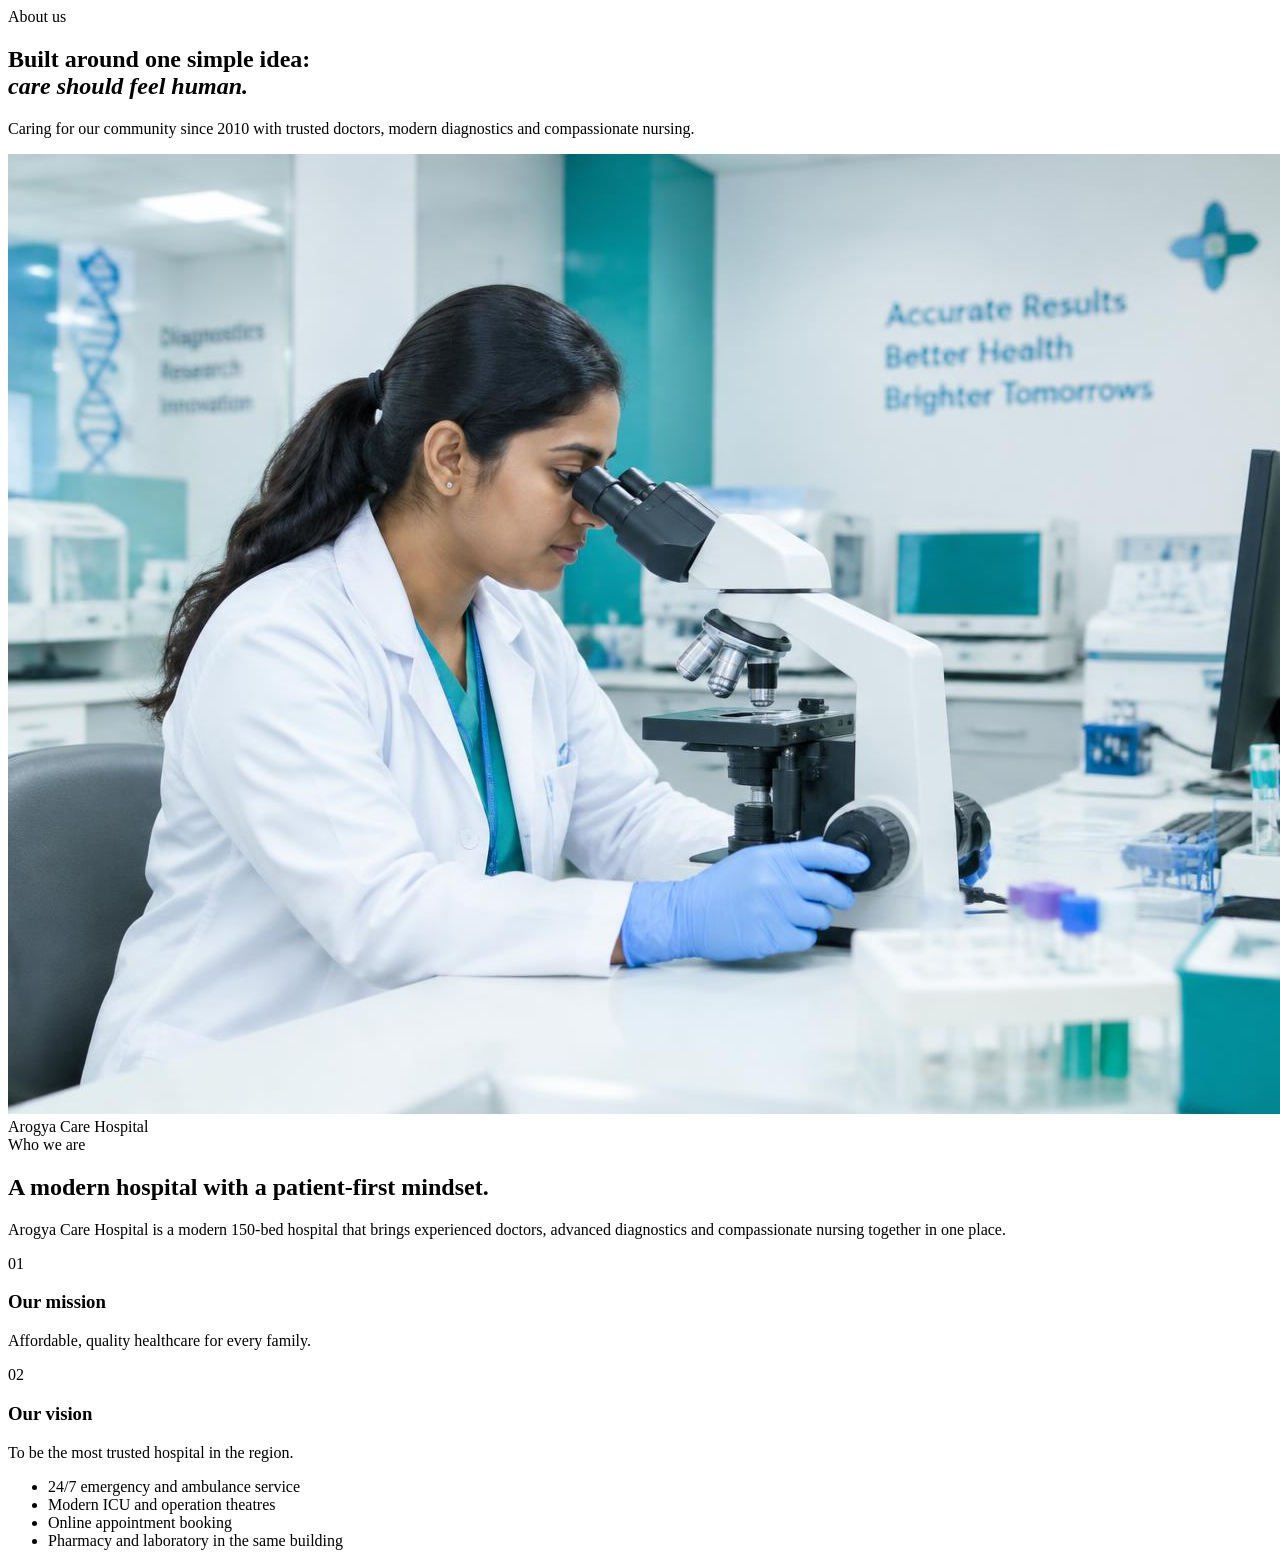
==== about.html @ 4029e212 "Add files via upload" ====
<!DOCTYPE html>
<html lang="en">

<head>
  <meta charset="UTF-8">
  <meta name="viewport" content="width=device-width, initial-scale=1.0">
  <meta name="description" content="Learn about Arogya Care Hospital, our mission, vision and patient-first approach.">
  <title>About | Arogya Care Hospital</title>
  <link rel="preconnect" href="https://fonts.googleapis.com">
  <link rel="preconnect" href="https://fonts.gstatic.com" crossorigin>
  <link
    href="https://fonts.googleapis.com/css2?family=DM+Sans:wght@400;500;600;700&family=Manrope:wght@500;600;700;800&display=swap"
    rel="stylesheet">
  <link rel="stylesheet" href="css/style.css">
</head>

<body>
  <div id="nav"></div>
  <main>
    <section class="page-head">
      <div class="container">
        <div class="eyebrow"><span></span> About us</div>
        <h1>Built around one simple idea:<br><em>care should feel human.</em></h1>
        <p>Caring for our community since 2010 with trusted doctors, modern diagnostics and compassionate nursing.</p>
      </div>
    </section>
    <section class="section">
      <div class="container two-col about-layout">
        <div class="image-card"><img src="hero2.png" alt="Arogya Care Hospital building"
            onerror="this.style.display='none'">
          <div class="image-fallback">Arogya Care Hospital</div>
        </div>
        <div>
          <div class="eyebrow"><span></span> Who we are</div>
          <h2>A modern hospital with a patient-first mindset.</h2>
          <p>Arogya Care Hospital is a modern 150-bed hospital that brings experienced doctors, advanced diagnostics and
            compassionate nursing together in one place.</p>
          <div class="mission-grid">
            <article><span>01</span>
              <h3>Our mission</h3>
              <p>Affordable, quality healthcare for every family.</p>
            </article>
            <article><span>02</span>
              <h3>Our vision</h3>
              <p>To be the most trusted hospital in the region.</p>
            </article>
          </div>
          <ul class="ticks">
            <li>24/7 emergency and ambulance service</li>
            <li>Modern ICU and operation theatres</li>
            <li>Online appointment booking</li>
            <li>Pharmacy and laboratory in the same building</li>
          </ul>
        </div>
      </div>
    </section>
  </main>
  <div id="footer"></div>
  <script src="js/script.js"></script>
</body>

</html>
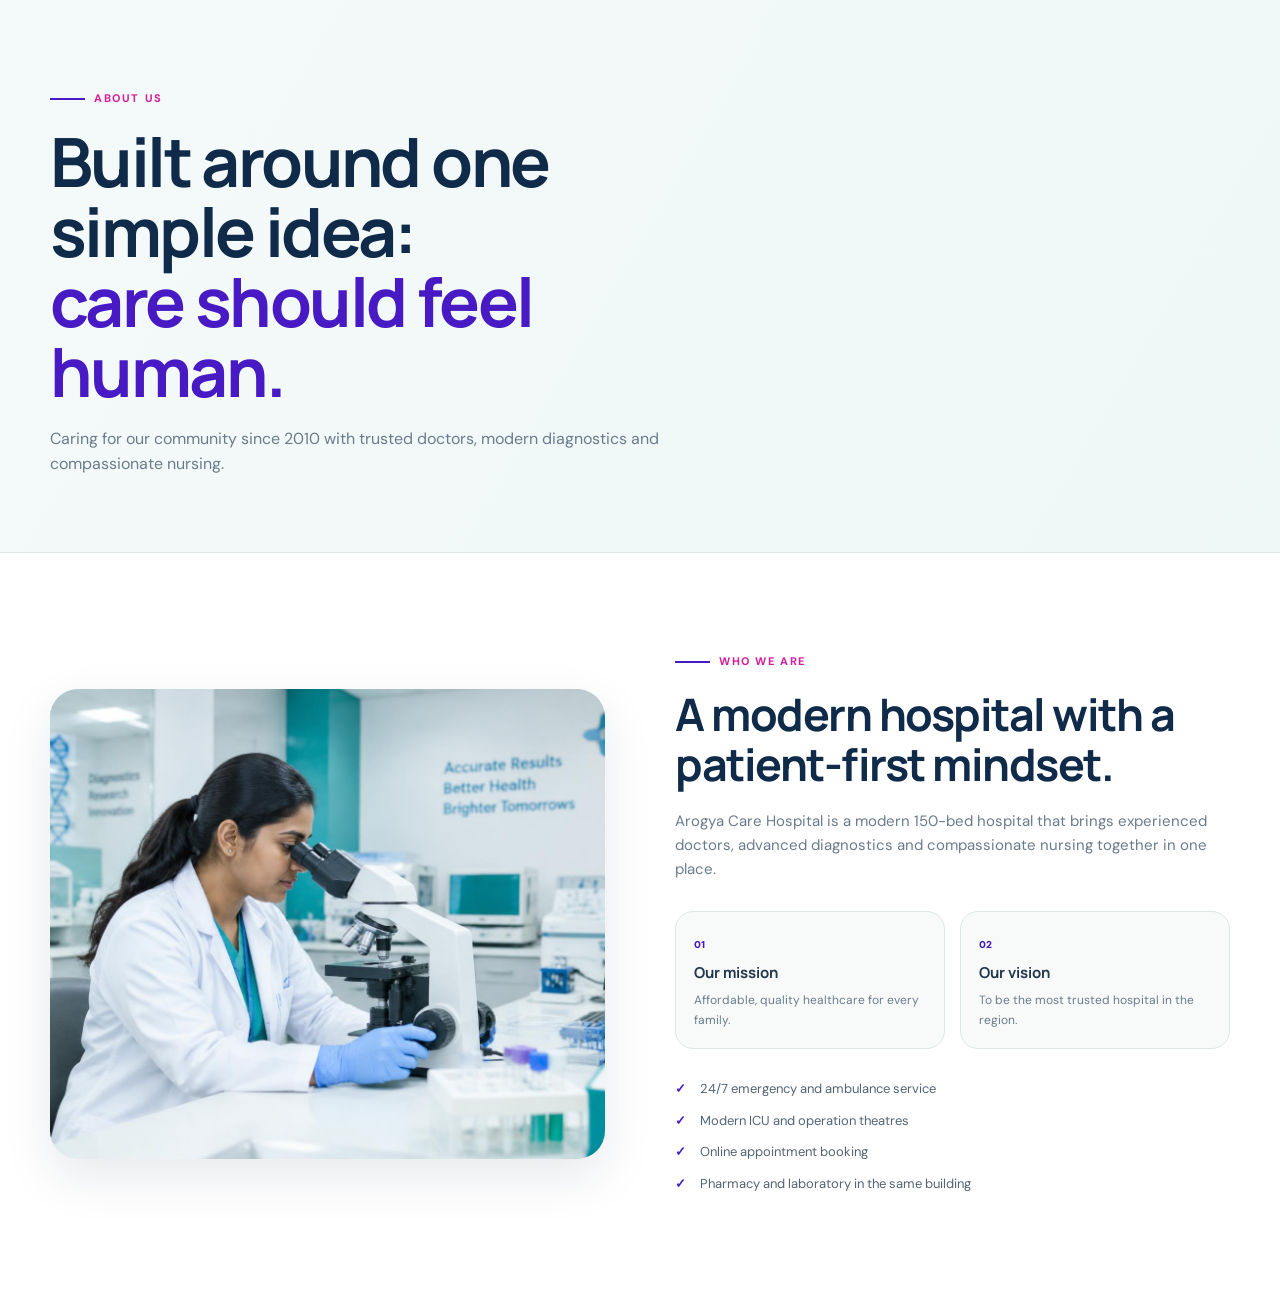
==== commit 4712bd11: "Update about.html" ====
--- a/about.html
+++ b/about.html
@@ -11,7 +11,7 @@
   <link
     href="https://fonts.googleapis.com/css2?family=DM+Sans:wght@400;500;600;700&family=Manrope:wght@500;600;700;800&display=swap"
     rel="stylesheet">
-  <link rel="stylesheet" href="css/style.css">
+  <link rel="stylesheet" href="style.css">
 </head>
 
 <body>
@@ -59,4 +59,4 @@
   <script src="js/script.js"></script>
 </body>
 
-</html>+</html>
--- a/style.css
+++ b/style.css
@@ -0,0 +1,1425 @@
+:root {
+  --navy: #102b49;
+  --navy-2: #173c5f;
+  --teal: #471ac4;
+  --teal-dark: #d32298;
+  --mint: #e8f7f4;
+  --cream: #f7faf9;
+  --text: #23364a;
+  --muted: #6b7b8c;
+  --line: #dce7e7;
+  --white: #fff;
+  --shadow: 0 18px 50px rgba(16, 43, 73, .10);
+  --radius: 24px;
+  --max: 1180px;
+}
+
+* {
+  box-sizing: border-box;
+  margin: 0;
+  padding: 0
+}
+
+html {
+  scroll-behavior: smooth
+}
+
+body {
+  font-family: "DM Sans", sans-serif;
+  color: var(--text);
+  background: var(--white);
+  line-height: 1.6;
+  overflow-x: hidden
+}
+
+body.menu-open {
+  overflow: hidden
+}
+
+a {
+  color: inherit;
+  text-decoration: none
+}
+
+img {
+  max-width: 100%;
+  display: block
+}
+
+button,
+input,
+select,
+textarea {
+  font: inherit
+}
+
+button {
+  cursor: pointer
+}
+
+.container {
+  width: min(calc(100% - 40px), var(--max));
+  margin: auto
+}
+
+#nav {
+  position: relative;
+  z-index: 20
+}
+
+.navbar {
+  height: 82px;
+  display: flex;
+  align-items: center;
+  justify-content: space-between;
+  gap: 30px;
+  background: rgba(255, 255, 255, .94);
+  backdrop-filter: blur(14px);
+  border-bottom: 1px solid rgba(220, 231, 231, .75);
+  padding: 0 max(20px, calc((100vw - var(--max))/2))
+}
+
+.logo {
+  display: flex;
+  align-items: center;
+  gap: 11px;
+  font-family: "Manrope";
+  font-weight: 800;
+  color: var(--navy);
+  font-size: 20px;
+  white-space: nowrap
+}
+
+.logo-image {
+    width: 80px;
+    height: 60px;
+    object-fit: contain;
+    display: block;
+    flex-shrink: 0;
+}
+
+.logo {
+    display: flex;
+    align-items: center;
+    gap: 11px;
+    font-family: "Manrope";
+    font-weight: 800;
+    color: var(--navy);
+    font-size: 20px;
+    white-space: nowrap;
+}
+
+@media (max-width: 760px) {
+    .logo-image {
+        width: 40px;
+        height: 40px;
+    }
+}
+
+.logo small {
+  display: block;
+  color: var(--muted);
+  font-size: 10px;
+  letter-spacing: 1.2px;
+  font-weight: 600;
+  margin-top: -3px
+}
+
+.nav-links {
+  display: flex;
+  align-items: center;
+  gap: 28px
+}
+
+.nav-links a {
+  font-size: 14px;
+  font-weight: 600;
+  color: #516274;
+  position: relative;
+  padding: 28px 0
+}
+
+.nav-links a:after {
+  content: "";
+  position: absolute;
+  left: 0;
+  right: 0;
+  bottom: 18px;
+  height: 2px;
+  background: var(--teal);
+  transform: scaleX(0);
+  transition: .25s;
+  transform-origin: center
+}
+
+.nav-links a:hover,
+.nav-links a.active {
+  color: var(--navy)
+}
+
+.nav-links a:hover:after,
+.nav-links a.active:after {
+  transform: scaleX(1)
+}
+
+.nav-cta {
+  padding: 12px 18px !important;
+  border-radius: 999px;
+  background: var(--teal);
+  color: white !important
+}
+
+.nav-cta:after {
+  display: none
+}
+
+.menu-toggle {
+  display: none;
+  border: 0;
+  background: transparent;
+  font-size: 28px;
+  color: var(--navy)
+}
+
+.hero {
+  position: relative;
+  background: linear-gradient(110deg, #f7fcfb 0%, #eef9f7 47%, #e9f5f5 100%);
+  min-height: 690px;
+  display: flex;
+  align-items: center;
+  overflow: hidden
+}
+
+.hero:before {
+  content: "";
+  position: absolute;
+  inset: 0;
+  background: radial-gradient(circle at 70% 40%, rgba(25, 169, 155, .10), transparent 34%), radial-gradient(circle at 15% 90%, rgba(16, 43, 73, .06), transparent 28%)
+}
+
+.hero-inner {
+  display: grid;
+  grid-template-columns: 48% 52%;
+  align-items: center;
+  gap: 10px;
+  position: relative;
+  z-index: 1;
+  padding: 65px 0 75px
+}
+
+.eyebrow {
+  display: flex;
+  align-items: center;
+  gap: 9px;
+  text-transform: uppercase;
+  letter-spacing: 1.6px;
+  font-size: 11px;
+  font-weight: 800;
+  color: var(--teal-dark);
+  margin-bottom: 18px
+  
+}
+
+.eyebrow span {
+  width: 35px;
+  height: 2px;
+  background: var(--teal);
+  display: inline-block
+}
+
+.hero h1,
+.page-head h1 {
+  font-family: "Manrope";
+  font-size: clamp(42px, 5vw, 70px);
+  line-height: 1.03;
+  letter-spacing: -2.6px;
+  color: var(--navy);
+  max-width: 700px
+}
+
+.hero h1 em,
+.page-head h1 em {
+  font-style: normal;
+  color: var(--teal)
+}
+
+.hero-lead {
+  font-size: 17px;
+  color: var(--muted);
+  max-width: 580px;
+  margin: 25px 0 30px
+}
+
+.hero-actions {
+  display: flex;
+  align-items: center;
+  gap: 28px;
+  flex-wrap: wrap
+}
+
+.btn {
+  display: inline-flex;
+  align-items: center;
+  justify-content: center;
+  gap: 12px;
+  border: 0;
+  border-radius: 999px;
+  padding: 14px 22px;
+  font-weight: 700;
+  font-size: 14px;
+  transition: transform .25s, box-shadow .25s, background .25s
+}
+
+.btn span {
+  font-size: 19px;
+  line-height: 0
+}
+
+.btn-primary {
+  background: var(--teal);
+  color: white;
+  box-shadow: 0 12px 26px rgba(25, 169, 155, .25)
+}
+
+.btn-primary:hover {
+  transform: translateY(-3px);
+  box-shadow: 0 17px 32px rgba(25, 169, 155, .32);
+  background: #129c90
+}
+
+.btn-white {
+  background: white;
+  color: var(--navy);
+  box-shadow: 0 12px 25px rgba(0, 0, 0, .12)
+}
+
+.text-link {
+  font-size: 14px;
+  font-weight: 800;
+  color: var(--navy);
+  border-bottom: 2px solid rgba(25, 169, 155, .45);
+  padding-bottom: 5px;
+  transition: .25s
+}
+
+.text-link:hover {
+  color: var(--teal-dark);
+  border-color: var(--teal)
+}
+
+.hero-trust {
+  display: flex;
+  gap: 30px;
+  margin-top: 42px
+}
+
+.hero-trust div {
+  display: flex;
+  flex-direction: column;
+  border-left: 2px solid rgba(25, 169, 155, .25);
+  padding-left: 12px
+}
+
+.hero-trust strong {
+  font-family: "Manrope";
+  font-size: 19px;
+  color: var(--navy)
+}
+
+.hero-trust span {
+  font-size: 11px;
+  color: var(--muted)
+}
+
+.hero-visual {
+  position: relative;
+  min-height: 570px;
+  display: flex;
+  align-items: center;
+  justify-content: center
+}
+
+.hero-image-frame {
+  width: min(100%, 620px);
+  height: 540px;
+  border-radius: 34px;
+  overflow: hidden;
+  box-shadow: var(--shadow);
+  border: 8px solid rgba(255, 255, 255, .8);
+  transform: rotate(1deg);
+  background: #dfeeed
+}
+
+.hero-image-frame img {
+  width: 100%;
+  height: 100%;
+  object-fit: cover;
+  object-position: center
+}
+
+.floating-card {
+  position: absolute;
+  background: rgba(255, 255, 255, .96);
+  backdrop-filter: blur(12px);
+  box-shadow: 0 18px 45px rgba(16, 43, 73, .15);
+  border: 1px solid rgba(255, 255, 255, .9);
+  border-radius: 17px;
+  padding: 13px 15px;
+  display: flex;
+  align-items: center;
+  gap: 10px;
+  animation: float 5s ease-in-out infinite
+}
+
+.floating-card strong,
+.floating-card span {
+  display: block
+}
+
+.floating-card strong {
+  font-size: 12px;
+  color: var(--navy)
+}
+
+.floating-card span {
+  font-size: 10px;
+  color: var(--muted)
+}
+
+.icon-circle {
+  width: 34px;
+  height: 34px;
+  border-radius: 11px;
+  background: var(--mint);
+  color: var(--teal-dark);
+  display: grid;
+  place-items: center;
+  font-weight: 900
+}
+
+.doctor-card {
+  left: 0;
+  bottom: 85px
+}
+
+.emergency-card {
+  right: 4px;
+  top: 82px
+}
+
+.status-dot {
+  width: 9px;
+  height: 9px;
+  border-radius: 50%;
+  background: #32b86d;
+  box-shadow: 0 0 0 5px #e2f7ea
+}
+
+.stats {
+  background: white;
+  border-bottom: 1px solid var(--line);
+  box-shadow: 0 8px 30px rgba(16, 43, 73, .04)
+}
+
+.stats-grid {
+  display: grid;
+  grid-template-columns: repeat(4, 1fr)
+}
+
+.stat-item {
+  padding: 27px 20px;
+  display: flex;
+  align-items: center;
+  justify-content: center;
+  gap: 13px;
+  border-right: 1px solid var(--line)
+}
+
+.stat-item:last-child {
+  border: 0
+}
+
+.stat-icon {
+  width: 42px;
+  height: 42px;
+  border-radius: 13px;
+  background: var(--mint);
+  color: var(--teal-dark);
+  display: grid;
+  place-items: center;
+  font-weight: 800
+}
+
+.stat-item strong,
+.stat-item small {
+  display: block
+}
+
+.stat-item strong {
+  font-family: "Manrope";
+  font-size: 21px;
+  color: var(--navy)
+}
+
+.stat-item small {
+  font-size: 11px;
+  color: var(--muted)
+}
+
+.section {
+  padding: 100px 0
+}
+
+.section-soft {
+  background: var(--cream)
+}
+
+.section-heading {
+  display: flex;
+  align-items: end;
+  justify-content: space-between;
+  gap: 30px;
+  margin-bottom: 38px
+}
+
+.section-heading h2,
+.about-layout h2,
+.contact-layout h2 {
+  font-family: "Manrope";
+  font-size: clamp(30px, 3.5vw, 46px);
+  line-height: 1.12;
+  letter-spacing: -1.5px;
+  color: var(--navy);
+  max-width: 650px
+}
+
+.grid {
+  display: grid;
+  gap: 20px
+}
+
+.grid-3 {
+  grid-template-columns: repeat(3, 1fr)
+}
+
+.grid-4 {
+  grid-template-columns: repeat(4, 1fr)
+}
+
+.card {
+  background: white;
+  border: 1px solid var(--line);
+  border-radius: var(--radius);
+  padding: 26px;
+  transition: .3s;
+  position: relative;
+  overflow: hidden
+}
+
+.card:before {
+  content: "";
+  position: absolute;
+  inset: auto -30px -60px auto;
+  width: 130px;
+  height: 130px;
+  border-radius: 50%;
+  background: var(--mint);
+  transition: .3s
+}
+
+.card:hover {
+  transform: translateY(-7px);
+  box-shadow: var(--shadow);
+  border-color: rgba(25, 169, 155, .28)
+}
+
+.card:hover:before {
+  transform: scale(1.3)
+}
+
+.dept-icon {
+  width: 50px;
+  height: 50px;
+  border-radius: 16px;
+  background: var(--mint);
+  display: grid;
+  place-items: center;
+  color: var(--teal-dark);
+  font-size: 21px;
+  margin-bottom: 28px;
+  position: relative;
+  z-index: 1
+}
+
+.card h3 {
+  font-family: "Manrope";
+  font-size: 18px;
+  color: var(--navy);
+  margin-bottom: 8px;
+  position: relative;
+  z-index: 1
+}
+
+.card p {
+  font-size: 13px;
+  color: var(--muted);
+  position: relative;
+  z-index: 1
+}
+
+.card-link {
+  display: inline-flex;
+  margin-top: 18px;
+  color: var(--teal-dark);
+  font-size: 12px;
+  font-weight: 800;
+  position: relative;
+  z-index: 1
+}
+
+.doctor-card-item {
+  padding: 0;
+  overflow: hidden
+}
+
+.doctor-photo {
+  height: 260px;
+  background: linear-gradient(145deg, #e7f5f3, #d5e9e7);
+  display: grid;
+  place-items: center;
+  color: var(--teal-dark);
+  font-size: 50px
+}
+
+.doctor-photo img {
+  width: 100%;
+  height: 100%;
+  object-fit: cover
+}
+
+.doctor-info {
+  padding: 20px
+}
+
+.doctor-info small {
+  color: var(--teal-dark);
+  font-size: 11px;
+  font-weight: 800;
+  text-transform: uppercase;
+  letter-spacing: 1px
+}
+
+.doctor-info h3 {
+  margin: 5px 0;
+  font-size: 17px
+}
+
+.doctor-info p {
+  font-size: 12px;
+  color: var(--muted)
+}
+
+
+.doctor-photo {
+    height: 260px;
+    background: #e7f5f3;
+    overflow: hidden;
+}
+
+.doctor-photo img {
+    width: 100%;
+    height: 100%;
+    object-fit: cover;
+    object-position: center top;
+    display: block;
+    transition: transform 0.4s ease;
+}
+
+.doctor-card-item:hover .doctor-photo img {
+    transform: scale(1.04);
+}
+
+.cta {
+  background: linear-gradient(115deg, var(--navy), #15506b);
+  color: white;
+  padding: 75px 0;
+  position: relative;
+  overflow: hidden
+}
+
+.cta:after {
+  content: "";
+  position: absolute;
+  width: 380px;
+  height: 380px;
+  border: 70px solid rgba(255, 255, 255, .05);
+  border-radius: 50%;
+  right: -110px;
+  top: -170px
+}
+
+.cta-inner {
+  display: flex;
+  align-items: center;
+  justify-content: space-between;
+  gap: 30px;
+  position: relative;
+  z-index: 1
+}
+
+.cta h2 {
+  font-family: "Manrope";
+  font-size: clamp(30px, 4vw, 48px);
+  line-height: 1.1;
+  letter-spacing: -1.5px
+}
+
+.cta p {
+  color: rgba(255, 255, 255, .7);
+  margin-top: 10px
+}
+
+.eyebrow-light {
+  color: #a8eee5
+}
+
+.eyebrow-light span {
+  background: #a8eee5
+}
+
+.page-head {
+  padding: 90px 0 75px;
+  background: linear-gradient(120deg, #f4faf9, #eef8f7);
+  border-bottom: 1px solid var(--line)
+}
+
+.page-head h1 {
+  font-size: clamp(42px, 6vw, 68px)
+}
+
+.page-head p {
+  max-width: 650px;
+  color: var(--muted);
+  margin-top: 20px;
+  font-size: 16px
+}
+
+.two-col {
+  display: grid;
+  grid-template-columns: 1fr 1fr;
+  gap: 70px;
+  align-items: center
+}
+
+.about-layout h2,
+.contact-layout h2 {
+  margin-bottom: 20px
+}
+
+.about-layout>div>p,
+.contact-layout>div>p {
+  color: var(--muted);
+  font-size: 15px
+}
+
+.image-card {
+  min-height: 470px;
+  border-radius: 28px;
+  overflow: hidden;
+  background: linear-gradient(145deg, #dcefed, #eff9f7);
+  position: relative;
+  box-shadow: var(--shadow)
+}
+
+.image-card img {
+  width: 100%;
+  height: 100%;
+  min-height: 470px;
+  object-fit: cover
+}
+
+.image-fallback {
+  position: absolute;
+  inset: 0;
+  display: grid;
+  place-items: center;
+  font-family: "Manrope";
+  font-size: 26px;
+  color: var(--navy);
+  padding: 30px;
+  text-align: center;
+  z-index: -1
+}
+
+.mission-grid {
+  display: grid;
+  grid-template-columns: 1fr 1fr;
+  gap: 15px;
+  margin: 30px 0
+}
+
+.mission-grid article {
+  padding: 18px;
+  border: 1px solid var(--line);
+  border-radius: 18px;
+  background: var(--cream)
+}
+
+.mission-grid span {
+  font-size: 10px;
+  font-weight: 900;
+  color: var(--teal)
+}
+
+.mission-grid h3 {
+  font-family: "Manrope";
+  font-size: 15px;
+  margin: 6px 0
+}
+
+.mission-grid p {
+  font-size: 12px;
+  color: var(--muted)
+}
+
+.ticks {
+  list-style: none;
+  margin-top: 24px;
+  display: grid;
+  gap: 11px
+}
+
+.ticks li {
+  font-size: 13px;
+  color: #526474;
+  padding-left: 25px;
+  position: relative
+}
+
+.ticks li:before {
+  content: "✓";
+  position: absolute;
+  left: 0;
+  color: var(--teal);
+  font-weight: 900
+}
+
+.filters {
+  display: flex;
+  gap: 14px;
+  margin-bottom: 30px
+}
+
+.search-box {
+  display: flex;
+  align-items: center;
+  gap: 10px;
+  border: 1px solid var(--line);
+  border-radius: 15px;
+  padding: 0 15px;
+  flex: 1;
+  background: white
+}
+
+.search-box span {
+  font-size: 22px;
+  color: var(--muted)
+}
+
+.search-box input {
+  border: 0;
+  outline: 0;
+  width: 100%;
+  padding: 14px 0;
+  background: transparent
+}
+
+select {
+  appearance: none;
+  background: white url("data:image/svg+xml,%3Csvg xmlns='http://www.w3.org/2000/svg' width='12' height='12'%3E%3Cpath d='M2 4l4 4 4-4' fill='none' stroke='%236b7b8c' stroke-width='1.5'/%3E%3C/svg%3E") no-repeat right 15px center;
+  border: 1px solid var(--line);
+  border-radius: 15px;
+  padding: 0 40px 0 15px;
+  min-height: 49px;
+  color: var(--text);
+  outline: 0
+}
+
+.filters select {
+  min-width: 230px
+}
+
+.empty-state {
+  padding: 35px;
+  border: 1px dashed var(--line);
+  border-radius: 18px;
+  text-align: center;
+  color: var(--muted);
+  margin-top: 20px
+}
+
+.appointment-layout {
+  display: grid;
+  grid-template-columns: 1.35fr .65fr;
+  gap: 25px;
+  align-items: start
+}
+
+.form-card,
+.side-card {
+  background: white;
+  border: 1px solid var(--line);
+  border-radius: 28px;
+  padding: 32px;
+  box-shadow: 0 12px 38px rgba(16, 43, 73, .06)
+}
+
+.form-heading {
+  display: flex;
+  gap: 15px;
+  align-items: flex-start;
+  margin-bottom: 28px
+}
+
+.form-heading>span {
+  font-size: 11px;
+  font-weight: 900;
+  color: var(--teal);
+  background: var(--mint);
+  padding: 7px 9px;
+  border-radius: 9px
+}
+
+.form-heading h2 {
+  font-family: "Manrope";
+  font-size: 22px;
+  color: var(--navy)
+}
+
+.form-heading p {
+  font-size: 12px;
+  color: var(--muted)
+}
+
+.form {
+  display: grid;
+  gap: 17px
+}
+
+.form-grid {
+  display: grid;
+  grid-template-columns: 1fr 1fr;
+  gap: 17px
+}
+
+.form-card label {
+  font-size: 12px;
+  font-weight: 800;
+  color: var(--navy);
+  display: grid;
+  gap: 7px
+}
+
+.form-card label span {
+  font-weight: 500;
+  color: var(--muted)
+}
+
+.form-card input,
+.form-card select,
+.form-card textarea {
+  border: 1px solid var(--line);
+  border-radius: 13px;
+  padding: 13px 14px;
+  outline: 0;
+  color: var(--text);
+  background: #fbfdfd;
+  resize: vertical
+}
+
+.form-card input:focus,
+.form-card select:focus,
+.form-card textarea:focus {
+  border-color: var(--teal);
+  box-shadow: 0 0 0 4px rgba(25, 169, 155, .09)
+}
+
+.form-card select {
+  width: 100%
+}
+
+.full {
+  grid-column: 1/-1
+}
+
+.msg {
+  min-height: 20px;
+  font-size: 12px;
+  font-weight: 700
+}
+
+.msg.success {
+  color: #168354
+}
+
+.msg.error {
+  color: #c24a4a
+}
+
+.side-card {
+  background: var(--navy);
+  color: white
+}
+
+.side-icon {
+  width: 52px;
+  height: 52px;
+  border-radius: 17px;
+  background: rgba(25, 169, 155, .18);
+  color: #9cece3;
+  display: grid;
+  place-items: center;
+  font-size: 22px
+}
+
+.side-card h2 {
+  font-family: "Manrope";
+  font-size: 27px;
+  margin-top: 22px
+}
+
+.side-card>p {
+  font-size: 13px;
+  color: rgba(255, 255, 255, .65);
+  margin: 8px 0 24px
+}
+
+.hotline {
+  padding: 18px;
+  border: 1px solid rgba(255, 255, 255, .13);
+  background: rgba(255, 255, 255, .06);
+  border-radius: 17px
+}
+
+.hotline>* {
+  display: block
+}
+
+.hotline small {
+  font-size: 10px;
+  text-transform: uppercase;
+  letter-spacing: 1px;
+  color: #9cece3
+}
+
+.hotline strong {
+  font-size: 19px;
+  margin: 4px 0
+}
+
+.hotline span {
+  font-size: 11px;
+  color: rgba(255, 255, 255, .55)
+}
+
+.appointment-list {
+  margin-top: 30px
+}
+
+.list-head {
+  display: flex;
+  align-items: center;
+  justify-content: space-between;
+  margin-bottom: 12px
+}
+
+.list-head h3 {
+  font-size: 14px
+}
+
+.mini-link {
+  border: 0;
+  background: transparent;
+  color: #9cece3;
+  font-size: 11px
+}
+
+.appt-item {
+  padding: 12px 0;
+  border-bottom: 1px solid rgba(255, 255, 255, .1)
+}
+
+.appt-item strong {
+  display: block;
+  font-size: 12px
+}
+
+.appt-item span {
+  font-size: 10px;
+  color: rgba(255, 255, 255, .58)
+}
+
+.side-card .empty-state {
+  border-color: rgba(255, 255, 255, .15);
+  font-size: 11px;
+  color: rgba(255, 255, 255, .55)
+}
+
+.contact-layout {
+  display: grid;
+  grid-template-columns: 1fr .9fr;
+  gap: 70px;
+  align-items: start
+}
+
+.contact-list {
+  list-style: none;
+  display: grid;
+  gap: 20px;
+  margin: 28px 0
+}
+
+.contact-list li {
+  display: flex;
+  gap: 15px
+}
+
+.contact-list li>span {
+  width: 43px;
+  height: 43px;
+  flex: none;
+  border-radius: 13px;
+  background: var(--mint);
+  color: var(--teal-dark);
+  display: grid;
+  place-items: center
+}
+
+.contact-list strong {
+  font-size: 13px;
+  color: var(--navy)
+}
+
+.contact-list p {
+  font-size: 12px;
+  color: var(--muted)
+}
+
+.map {
+  min-height: 180px;
+  border-radius: 20px;
+  background: linear-gradient(135deg, #e8f4f2, #f5faf9);
+  display: grid;
+  place-content: center;
+  text-align: center;
+  color: var(--teal-dark);
+  font-weight: 800;
+  border: 1px solid var(--line);
+  padding: 20px
+}
+
+.map small {
+  font-weight: 500;
+  color: var(--muted);
+  margin-top: 4px
+}
+
+footer {
+  background: #f4f8f7;
+  border-top: 1px solid var(--line);
+  padding: 55px 0 25px
+}
+
+.footer-grid {
+  display: grid;
+  grid-template-columns: 1.5fr 1fr 1fr 1fr;
+  gap: 35px
+}
+
+.footer-brand p {
+  font-size: 12px;
+  color: var(--muted);
+  max-width: 290px;
+  margin-top: 14px
+}
+
+.footer-col h4 {
+  font-size: 12px;
+  text-transform: uppercase;
+  letter-spacing: 1px;
+  color: var(--navy);
+  margin-bottom: 14px
+}
+
+.footer-col a {
+  display: block;
+  font-size: 12px;
+  color: var(--muted);
+  margin: 9px 0
+}
+
+.footer-col a:hover {
+  color: var(--teal-dark)
+}
+
+.footer-bottom {
+  border-top: 1px solid var(--line);
+  margin-top: 35px;
+  padding-top: 20px;
+  color: #82909d;
+  font-size: 11px;
+  display: flex;
+  justify-content: space-between;
+  gap: 15px
+}
+
+.reveal {
+  opacity: 0;
+  transform: translateY(18px);
+  animation: reveal .7s ease forwards
+}
+
+.reveal-delay {
+  animation-delay: .12s
+}
+
+@keyframes reveal {
+  to {
+    opacity: 1;
+    transform: none
+  }
+}
+
+@keyframes float {
+  50% {
+    transform: translateY(-8px)
+  }
+}
+
+@media(max-width:1000px) {
+  .nav-links {
+    gap: 18px
+  }
+
+  .hero-inner {
+    grid-template-columns: 1fr 1fr
+  }
+
+  .hero h1 {
+    font-size: 48px
+  }
+
+  .hero-visual {
+    min-height: 490px
+  }
+
+  .hero-image-frame {
+    height: 450px
+  }
+
+  .doctor-card {
+    left: -8px
+  }
+
+  .grid-4 {
+    grid-template-columns: repeat(2, 1fr)
+  }
+
+  .footer-grid {
+    grid-template-columns: 1.5fr 1fr 1fr
+  }
+}
+
+@media(max-width:760px) {
+  .container {
+    width: min(calc(100% - 28px), var(--max))
+  }
+
+  .navbar {
+    height: 70px;
+    padding: 0 14px
+  }
+
+  .menu-toggle {
+    display: block
+  }
+
+  .nav-links {
+    position: fixed;
+    inset: 70px 0 auto 0;
+    background: white;
+    display: flex;
+    flex-direction: column;
+    align-items: stretch;
+    gap: 0;
+    padding: 12px 22px 25px;
+    border-bottom: 1px solid var(--line);
+    box-shadow: 0 18px 35px rgba(16, 43, 73, .12);
+    transform: translateY(-130%);
+    transition: .3s
+  }
+
+  .nav-links.open {
+    transform: none
+  }
+
+  .nav-links a {
+    padding: 15px 0
+  }
+
+  .nav-links a:after {
+    bottom: 7px;
+    transform-origin: left
+  }
+
+  .nav-cta {
+    text-align: center;
+    margin-top: 5px
+  }
+
+  .hero {
+    min-height: auto
+  }
+
+  .hero-inner {
+    grid-template-columns: 1fr;
+    padding: 55px 0 45px
+  }
+
+  .hero h1 {
+    font-size: 44px;
+    letter-spacing: -1.8px
+  }
+
+  .hero-lead {
+    font-size: 15px
+  }
+
+  .hero-trust {
+    gap: 15px;
+    margin-top: 30px
+  }
+
+  .hero-visual {
+    min-height: 390px;
+    margin-top: 20px
+  }
+
+  .hero-image-frame {
+    height: 370px;
+    border-radius: 25px
+  }
+
+  .floating-card {
+    transform: scale(.92)
+  }
+
+  .doctor-card {
+    left: 0;
+    bottom: 38px
+  }
+
+  .emergency-card {
+    right: 0;
+    top: 18px
+  }
+
+  .stats-grid {
+    grid-template-columns: 1fr 1fr
+  }
+
+  .stat-item {
+    border-bottom: 1px solid var(--line)
+  }
+
+  .section {
+    padding: 70px 0
+  }
+
+  .section-heading {
+    align-items: start;
+    flex-direction: column
+  }
+
+  .grid-3,
+  .grid-4 {
+    grid-template-columns: 1fr
+  }
+
+  .page-head {
+    padding: 65px 0 55px
+  }
+
+  .page-head h1 {
+    font-size: 44px;
+    letter-spacing: -1.8px
+  }
+
+  .two-col,
+  .contact-layout,
+  .appointment-layout {
+    grid-template-columns: 1fr;
+    gap: 35px
+  }
+
+  .image-card,
+  .image-card img {
+    min-height: 360px
+  }
+
+  .mission-grid,
+  .form-grid {
+    grid-template-columns: 1fr
+  }
+
+  .full {
+    grid-column: auto
+  }
+
+  .form-card,
+  .side-card {
+    padding: 23px
+  }
+
+  .filters {
+    flex-direction: column
+  }
+
+  .filters select {
+    width: 100%;
+    min-width: 0
+  }
+
+  .footer-grid {
+    grid-template-columns: 1fr 1fr
+  }
+
+  .footer-brand {
+    grid-column: 1/-1
+  }
+
+  .footer-bottom {
+    flex-direction: column
+  }
+}
+
+@media(prefers-reduced-motion:reduce) {
+  html {
+    scroll-behavior: auto
+  }
+
+  .reveal {
+    animation: none;
+    opacity: 1;
+    transform: none
+  }
+
+  .floating-card {
+    animation: none
+  }
+
+  .btn,
+  .card {
+    transition: none
+  }
+}
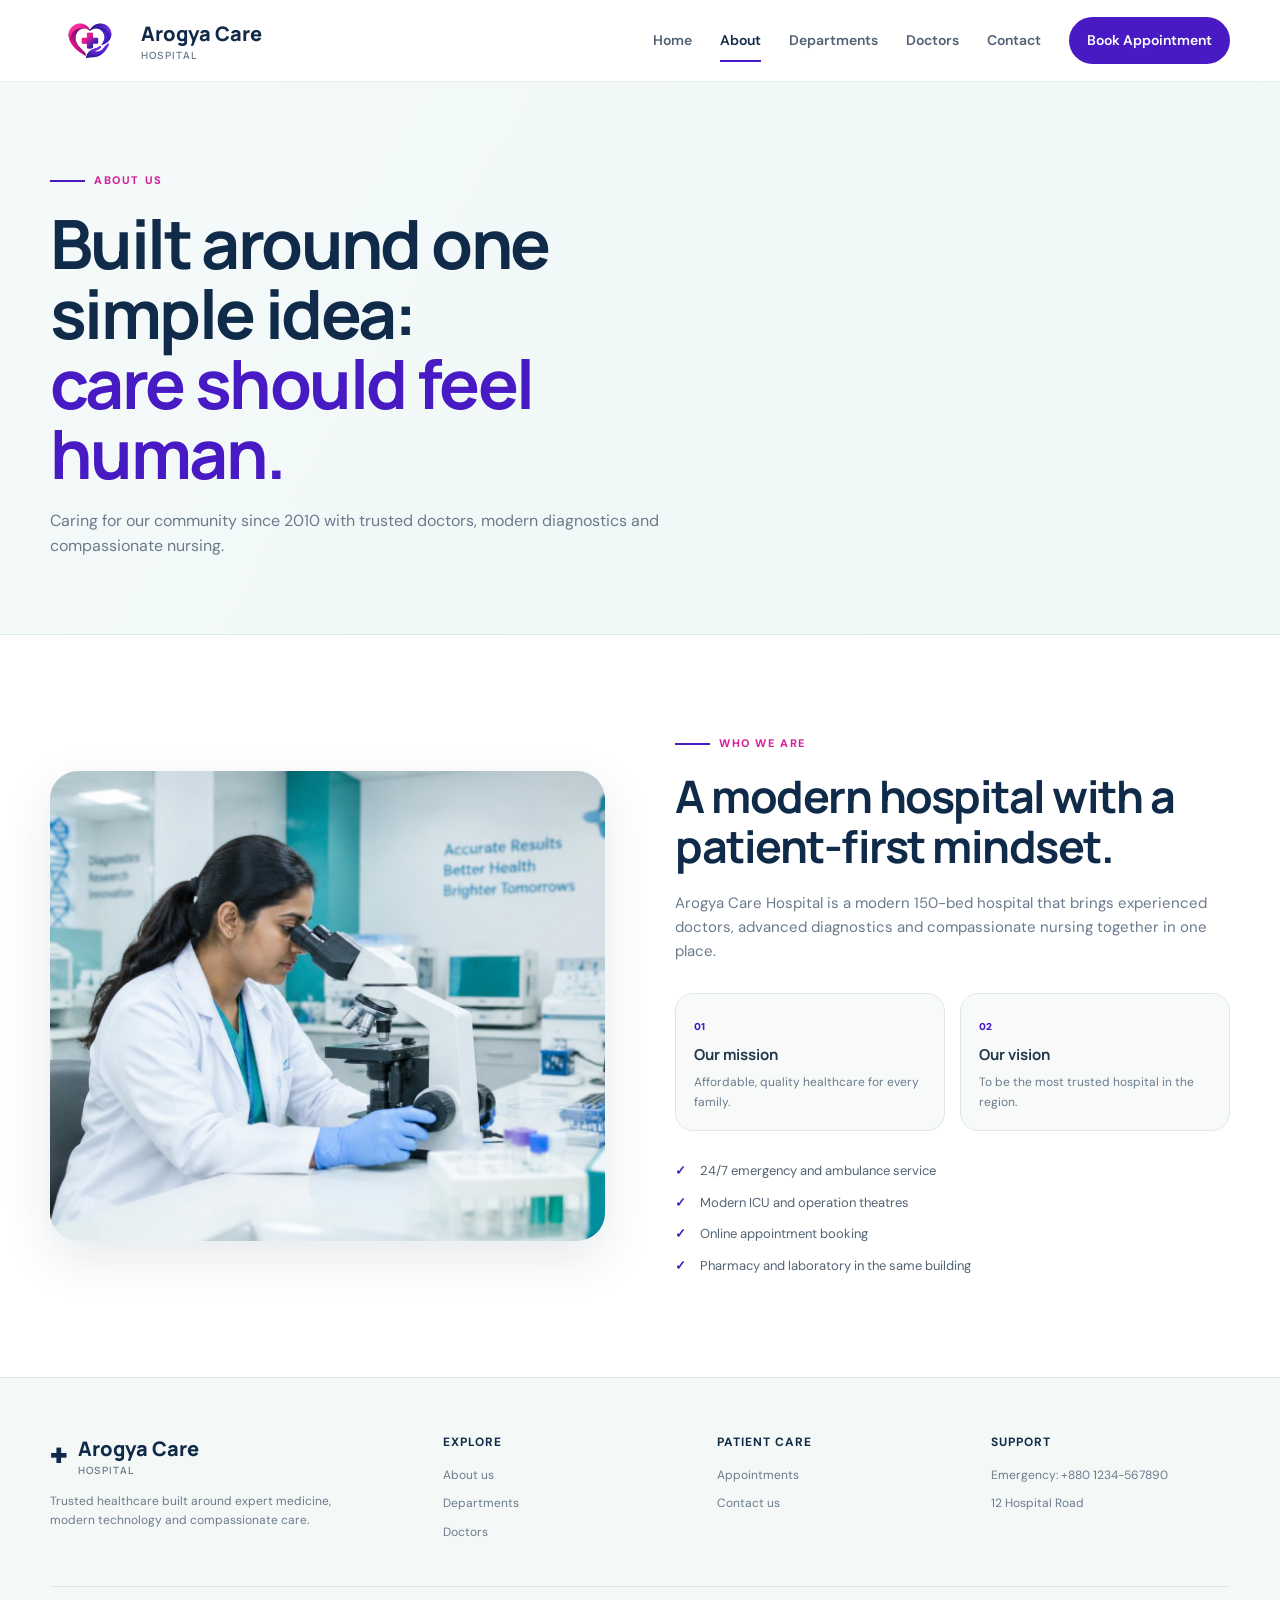
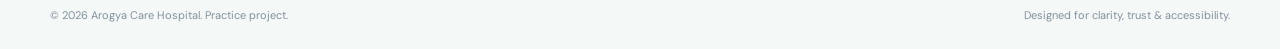
==== commit 4eddd6f7: "Update about.html" ====
--- a/about.html
+++ b/about.html
@@ -56,7 +56,7 @@
     </section>
   </main>
   <div id="footer"></div>
-  <script src="js/script.js"></script>
+  <script src="script.js"></script>
 </body>
 
 </html>
